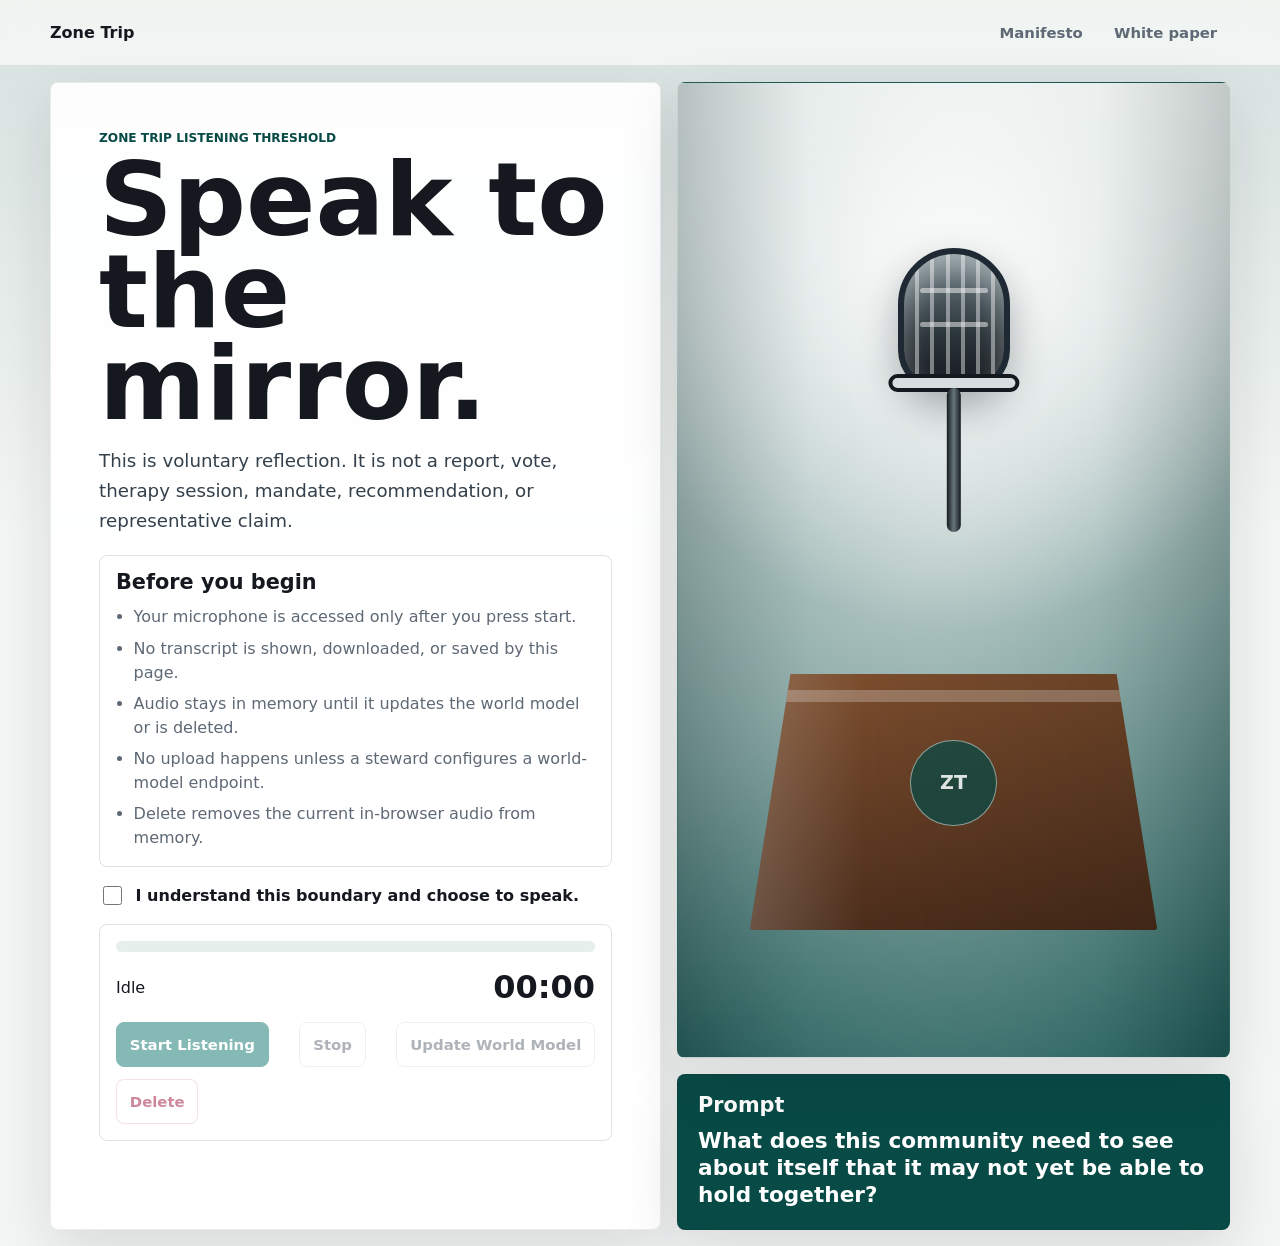
==== index.html @ 2fa72fd4 "Make front page the listening interface" ====
<!doctype html>
<html lang="en">
  <head>
    <meta charset="utf-8" />
    <meta name="viewport" content="width=device-width, initial-scale=1" />
    <title>Zone Trip</title>
    <link rel="icon" href="favicon.svg" type="image/svg+xml" />
    <link rel="stylesheet" href="styles.css" />
  </head>
  <body class="booth-page">
    <header class="site-header interface-header">
      <a class="brand" href="./" aria-label="Zone Trip home">Zone Trip</a>
      <nav aria-label="Primary navigation">
        <a href="manifesto/">Manifesto</a>
        <a href="docs/Zone_Trip_White_Paper_First_Review.pdf">White paper</a>
      </nav>
    </header>

    <main class="interface-shell" aria-labelledby="booth-title">
      <section class="booth-panel">
        <p class="eyebrow">Zone Trip listening threshold</p>
        <h1 id="booth-title">Speak to the mirror.</h1>
        <p class="lede">
          This is voluntary reflection. It is not a report, vote, therapy
          session, mandate, recommendation, or representative claim.
        </p>

        <div class="boundary-notice">
          <h2>Before you begin</h2>
          <ul>
            <li>Your microphone is accessed only after you press start.</li>
            <li>No transcript is shown, downloaded, or saved by this page.</li>
            <li>Audio stays in memory until it updates the world model or is deleted.</li>
            <li>No upload happens unless a steward configures a world-model endpoint.</li>
            <li>Delete removes the current in-browser audio from memory.</li>
          </ul>
        </div>

        <label class="consent-row">
          <input id="consent-checkbox" type="checkbox" />
          <span>I understand this boundary and choose to speak.</span>
        </label>

        <div class="recorder" aria-live="polite">
          <div class="meter" aria-hidden="true">
            <span id="meter-bar"></span>
          </div>
          <div class="recorder-status">
            <span id="recording-state">Idle</span>
            <strong id="recording-time">00:00</strong>
          </div>
          <div class="recorder-actions">
            <button id="start-recording" class="button button-primary" type="button" disabled>
              Start Listening
            </button>
            <button id="stop-recording" class="button" type="button" disabled>
              Stop
            </button>
            <button id="update-world-model" class="button" type="button" disabled>
              Update World Model
            </button>
            <button id="delete-recording" class="button danger-button" type="button" disabled>
              Delete
            </button>
          </div>
        </div>

        <div class="recording-review" hidden>
          <h2>Ephemeral audio</h2>
          <audio id="recording-playback" controls></audio>
          <p>
            This audio is held only in this browser memory. Update the world
            model or delete it.
          </p>
        </div>

        <p id="booth-message" class="booth-message"></p>
      </section>

      <aside class="interface-stage" aria-labelledby="prompt-title">
        <figure class="podium-figure" aria-label="Lectern with an old-fashioned microphone">
          <div class="stage-light"></div>
          <div class="microphone">
            <span class="mic-head"></span>
            <span class="mic-band"></span>
            <span class="mic-stem"></span>
          </div>
          <div class="podium">
            <span class="podium-badge">ZT</span>
          </div>
        </figure>
        <div class="prompt-panel">
          <h2 id="prompt-title">Prompt</h2>
          <p>
            What does this community need to see about itself that it may not
            yet be able to hold together?
          </p>
        </div>
      </aside>
    </main>

    <script src="booth-config.js"></script>
    <script src="booth.js"></script>
  </body>
</html>
---- styles.css ----
:root {
  color-scheme: light;
  --ink: #15191f;
  --muted: #5e6975;
  --line: #dce3e6;
  --surface: #ffffff;
  --wash: #f3f6f4;
  --mist: #e6efec;
  --accent: #0d766f;
  --accent-dark: #084a46;
  --signal: #b45309;
  --danger: #9f1239;
  --shadow: 0 22px 60px rgba(21, 25, 31, 0.12);
  font-family:
    Inter, ui-sans-serif, system-ui, -apple-system, BlinkMacSystemFont, "Segoe UI",
    sans-serif;
}

* {
  box-sizing: border-box;
}

html {
  scroll-behavior: smooth;
}

body {
  margin: 0;
  min-height: 100vh;
  color: var(--ink);
  background:
    linear-gradient(180deg, rgba(230, 239, 236, 0.8), transparent 42rem),
    radial-gradient(circle at top left, rgba(180, 83, 9, 0.12), transparent 28rem),
    var(--wash);
}

a {
  color: inherit;
}

.site-header {
  position: sticky;
  top: 0;
  z-index: 10;
  display: flex;
  align-items: center;
  justify-content: space-between;
  gap: 1rem;
  padding: 0.85rem max(1rem, calc((100vw - 1180px) / 2));
  border-bottom: 1px solid rgba(21, 25, 31, 0.08);
  background: rgba(243, 246, 244, 0.88);
  backdrop-filter: blur(16px);
}

.brand {
  font-weight: 900;
  text-decoration: none;
}

nav {
  display: flex;
  flex-wrap: wrap;
  justify-content: flex-end;
  gap: 0.35rem;
}

nav a,
.button {
  border-radius: 8px;
  padding: 0.62rem 0.8rem;
  color: var(--muted);
  font-size: 0.93rem;
  font-weight: 750;
  text-decoration: none;
}

nav a:hover,
.button:hover {
  color: var(--accent-dark);
  background: rgba(13, 118, 111, 0.09);
}

main {
  width: min(1180px, calc(100% - 2rem));
  margin: 0 auto;
}

.hero-section {
  display: grid;
  grid-template-columns: minmax(0, 1.08fr) minmax(22rem, 0.92fr);
  gap: 1.5rem;
  min-height: calc(100vh - 4rem);
  padding: 3rem 0 1.5rem;
  align-items: stretch;
}

.hero-copy,
.podium-figure,
.core-question,
.architecture,
.deployment,
.reflection,
.collaborators {
  border: 1px solid rgba(21, 25, 31, 0.08);
  border-radius: 8px;
  background: rgba(255, 255, 255, 0.9);
  box-shadow: var(--shadow);
}

.hero-copy {
  display: flex;
  flex-direction: column;
  justify-content: center;
  min-height: 34rem;
  padding: clamp(1.25rem, 4vw, 3rem);
}

.eyebrow,
.card-kicker {
  margin: 0 0 0.55rem;
  color: var(--accent-dark);
  font-size: 0.76rem;
  font-weight: 900;
  letter-spacing: 0;
  text-transform: uppercase;
}

h1,
h2,
h3,
p {
  margin-top: 0;
}

h1 {
  max-width: 11ch;
  margin-bottom: 1rem;
  font-size: clamp(3.4rem, 8vw, 7.2rem);
  line-height: 0.9;
  letter-spacing: 0;
}

h2 {
  margin-bottom: 0.8rem;
  font-size: clamp(2rem, 4vw, 3.65rem);
  line-height: 1;
  letter-spacing: 0;
}

h3 {
  margin-bottom: 0.45rem;
  font-size: 1.08rem;
}

.lede {
  max-width: 46rem;
  color: #34404b;
  font-size: 1.14rem;
  line-height: 1.65;
}

.actions {
  display: flex;
  flex-wrap: wrap;
  gap: 0.65rem;
  margin-top: 1rem;
}

.button {
  display: inline-flex;
  align-items: center;
  justify-content: center;
  min-height: 2.8rem;
  border: 1px solid var(--line);
  background: #fff;
}

.button-primary {
  border-color: var(--accent);
  color: #fff;
  background: var(--accent);
}

.button-primary:hover {
  color: #fff;
  background: var(--accent-dark);
}

button {
  font: inherit;
  cursor: pointer;
}

button:disabled {
  cursor: not-allowed;
  opacity: 0.5;
}

.podium-figure {
  position: relative;
  display: flex;
  flex-direction: column;
  justify-content: flex-end;
  min-height: 34rem;
  margin: 0;
  overflow: hidden;
  background:
    radial-gradient(circle at 50% 20%, rgba(255, 255, 255, 0.92), transparent 22rem),
    linear-gradient(180deg, rgba(8, 74, 70, 0.08), rgba(8, 74, 70, 0.86)),
    linear-gradient(135deg, #dce6e3, #f6f7f3 48%, #8fb1aa);
}

.stage-light {
  position: absolute;
  inset: 0;
  background:
    radial-gradient(ellipse at 50% 26%, rgba(255, 255, 255, 0.5), transparent 24rem),
    linear-gradient(90deg, rgba(21, 25, 31, 0.18), transparent 24%, transparent 76%, rgba(21, 25, 31, 0.18));
}

.stage-light::after {
  content: "";
  position: absolute;
  left: 12%;
  right: 12%;
  bottom: 13%;
  height: 1px;
  background:
    linear-gradient(90deg, transparent, rgba(255, 255, 255, 0.75), transparent);
}

.microphone {
  position: absolute;
  left: 50%;
  top: 17%;
  z-index: 2;
  width: 8.5rem;
  height: 17rem;
  transform: translateX(-50%);
}

.mic-head {
  position: absolute;
  left: 50%;
  top: 0;
  width: 7rem;
  height: 9rem;
  transform: translateX(-50%);
  border: 0.42rem solid #1f2933;
  border-radius: 4rem 4rem 3rem 3rem;
  background:
    repeating-linear-gradient(90deg, transparent 0 0.7rem, rgba(255, 255, 255, 0.42) 0.7rem 0.95rem),
    linear-gradient(180deg, #6f7f86, #2a3439 62%, #15191f);
  box-shadow:
    inset 0 0.9rem 1.8rem rgba(255, 255, 255, 0.38),
    0 1rem 2.5rem rgba(21, 25, 31, 0.34);
}

.mic-head::before,
.mic-head::after {
  content: "";
  position: absolute;
  left: 1rem;
  right: 1rem;
  height: 0.32rem;
  border-radius: 999px;
  background: rgba(255, 255, 255, 0.48);
}

.mic-head::before {
  top: 2.1rem;
}

.mic-head::after {
  top: 4.2rem;
}

.mic-band {
  position: absolute;
  left: 50%;
  top: 7.85rem;
  width: 8.2rem;
  height: 1.1rem;
  transform: translateX(-50%);
  border: 0.28rem solid #15191f;
  border-radius: 999px;
  background: #d8dee0;
}

.mic-stem {
  position: absolute;
  left: 50%;
  top: 8.7rem;
  width: 0.9rem;
  height: 9rem;
  transform: translateX(-50%);
  border-radius: 999px;
  background: linear-gradient(90deg, #161b20, #65757c 50%, #161b20);
}

.podium {
  position: absolute;
  left: 50%;
  bottom: 13%;
  z-index: 1;
  width: min(74%, 27rem);
  height: 16rem;
  transform: translateX(-50%);
  clip-path: polygon(10% 0, 90% 0, 100% 100%, 0 100%);
  border-radius: 8px 8px 3px 3px;
  background:
    linear-gradient(90deg, rgba(255, 255, 255, 0.18), transparent 28%, rgba(0, 0, 0, 0.16)),
    linear-gradient(180deg, #7b4d2d, #4b2d1b);
  box-shadow: 0 2rem 3.2rem rgba(21, 25, 31, 0.34);
}

.podium::before {
  content: "";
  position: absolute;
  inset: 1rem 1.15rem auto;
  height: 0.75rem;
  border-radius: 999px;
  background: rgba(255, 255, 255, 0.24);
}

.podium-badge {
  position: absolute;
  left: 50%;
  top: 4.1rem;
  display: grid;
  place-items: center;
  width: 5.4rem;
  height: 5.4rem;
  transform: translateX(-50%);
  border: 1px solid rgba(255, 255, 255, 0.48);
  border-radius: 999px;
  color: rgba(255, 255, 255, 0.86);
  background: rgba(8, 74, 70, 0.72);
  font-weight: 900;
  font-size: 1.2rem;
}

figcaption {
  position: relative;
  margin: 0;
  padding: 1.25rem;
  color: #fff;
  font-size: 1.2rem;
  font-weight: 850;
}

.core-question {
  margin: 1.5rem 0;
  padding: clamp(1.25rem, 4vw, 2.25rem);
  background: var(--accent-dark);
  color: #fff;
}

.core-question p {
  color: rgba(255, 255, 255, 0.74);
  font-weight: 800;
  text-transform: uppercase;
}

.core-question h2 {
  max-width: 20ch;
  margin: 0;
}

.section-grid,
.architecture,
.deployment,
.reflection,
.collaborators {
  margin: 1.5rem 0;
  padding: clamp(1.25rem, 3vw, 2rem);
}

.section-grid {
  display: grid;
  grid-template-columns: minmax(18rem, 0.72fr) minmax(0, 1.28fr);
  gap: 1.25rem;
  align-items: start;
}

.section-intro p:not(.eyebrow) {
  color: var(--muted);
  line-height: 1.65;
}

.card-grid {
  display: grid;
  grid-template-columns: repeat(2, minmax(0, 1fr));
  gap: 0.85rem;
}

.info-card {
  min-height: 13rem;
  border: 1px solid var(--line);
  border-radius: 8px;
  padding: 1rem;
  background: var(--surface);
}

.info-card p:last-child {
  margin-bottom: 0;
  color: var(--muted);
  line-height: 1.55;
}

.timeline {
  display: grid;
  grid-template-columns: repeat(4, minmax(0, 1fr));
  gap: 0.75rem;
  margin: 1.25rem 0 0;
  padding: 0;
  list-style: none;
  counter-reset: step;
}

.timeline li {
  position: relative;
  min-height: 10rem;
  border: 1px solid var(--line);
  border-radius: 8px;
  padding: 3rem 1rem 1rem;
  background: #fff;
  color: var(--muted);
  line-height: 1.5;
}

.timeline li::before {
  counter-increment: step;
  content: counter(step, decimal-leading-zero);
  position: absolute;
  top: 1rem;
  left: 1rem;
  color: var(--signal);
  font-weight: 900;
}

.timeline strong {
  display: block;
  margin-bottom: 0.35rem;
  color: var(--ink);
}

.review-panel {
  display: grid;
  grid-template-columns: repeat(2, minmax(0, 1fr));
  gap: 1rem;
  margin-top: 1rem;
}

.review-panel > div {
  border: 1px solid var(--line);
  border-radius: 8px;
  padding: 1rem;
  background: #fff;
}

.check-list {
  display: grid;
  gap: 0.65rem;
  margin: 0;
  padding: 0;
  list-style: none;
}

.check-list li {
  position: relative;
  padding-left: 1.5rem;
  color: var(--muted);
  line-height: 1.45;
}

.check-list li::before {
  content: "";
  position: absolute;
  top: 0.52rem;
  left: 0;
  width: 0.55rem;
  height: 0.55rem;
  border-radius: 999px;
  background: var(--accent);
}

.check-list.danger li::before {
  background: var(--danger);
}

.reflection {
  background: #15191f;
  color: #fff;
}

.reflection .eyebrow {
  color: #94d8d2;
}

blockquote {
  max-width: 58rem;
  margin: 1rem 0 0;
  border-left: 4px solid #94d8d2;
  padding-left: 1rem;
  color: rgba(255, 255, 255, 0.82);
  font-size: 1.16rem;
  line-height: 1.65;
}

.pill-list {
  display: flex;
  flex-wrap: wrap;
  gap: 0.6rem;
  margin-top: 1rem;
}

.pill-list span {
  border: 1px solid var(--line);
  border-radius: 999px;
  padding: 0.55rem 0.8rem;
  background: #fff;
  color: var(--muted);
  font-weight: 750;
}

footer {
  display: flex;
  flex-wrap: wrap;
  justify-content: space-between;
  gap: 1rem;
  width: min(1180px, calc(100% - 2rem));
  margin: 0 auto;
  padding: 1.5rem 0 2.5rem;
  color: var(--muted);
}

footer p {
  margin: 0;
}

footer a {
  color: var(--accent-dark);
  font-weight: 800;
}

.booth-page {
  background:
    linear-gradient(180deg, rgba(8, 74, 70, 0.12), transparent 34rem),
    var(--wash);
}

.interface-header {
  position: static;
}

.interface-shell {
  display: grid;
  grid-template-columns: minmax(0, 1.05fr) minmax(22rem, 0.95fr);
  gap: 1rem;
  min-height: calc(100vh - 4.5rem);
  padding: 1rem 0;
  align-items: stretch;
}

.interface-stage {
  display: grid;
  grid-template-rows: minmax(24rem, 1fr) auto;
  gap: 1rem;
}

.interface-stage .podium-figure {
  min-height: 0;
}

.prompt-panel {
  border: 1px solid rgba(21, 25, 31, 0.08);
  border-radius: 8px;
  padding: 1.25rem;
  background: var(--accent-dark);
  color: #fff;
  box-shadow: var(--shadow);
}

.prompt-panel h2 {
  font-size: 1.3rem;
}

.prompt-panel p {
  margin: 0;
  font-size: 1.35rem;
  font-weight: 820;
  line-height: 1.25;
}

.booth-shell {
  display: grid;
  grid-template-columns: minmax(0, 1.35fr) minmax(18rem, 0.65fr);
  gap: 1rem;
  min-height: 100vh;
  padding: 1rem 0;
  align-items: stretch;
}

.booth-panel,
.booth-aside {
  border: 1px solid rgba(21, 25, 31, 0.08);
  border-radius: 8px;
  background: rgba(255, 255, 255, 0.93);
  box-shadow: var(--shadow);
}

.booth-panel {
  padding: clamp(1.25rem, 4vw, 3rem);
}

.booth-panel h1 {
  max-width: 10ch;
}

.booth-aside {
  display: flex;
  flex-direction: column;
  justify-content: space-between;
  padding: 1.25rem;
  background: var(--accent-dark);
  color: #fff;
}

.booth-aside p {
  font-size: 1.45rem;
  font-weight: 820;
  line-height: 1.25;
}

.booth-aside .button {
  color: #fff;
  border-color: rgba(255, 255, 255, 0.28);
  background: rgba(255, 255, 255, 0.12);
}

.boundary-notice,
.recorder,
.recording-review {
  margin-top: 1rem;
  border: 1px solid var(--line);
  border-radius: 8px;
  padding: 1rem;
  background: #fff;
}

.boundary-notice h2,
.recording-review h2 {
  font-size: 1.3rem;
}

.boundary-notice ul {
  display: grid;
  gap: 0.45rem;
  margin: 0;
  padding-left: 1.1rem;
  color: var(--muted);
  line-height: 1.5;
}

.consent-row {
  display: flex;
  gap: 0.65rem;
  align-items: center;
  margin-top: 1rem;
  font-weight: 800;
}

.consent-row input {
  width: 1.2rem;
  height: 1.2rem;
  accent-color: var(--accent);
}

.meter {
  height: 0.7rem;
  overflow: hidden;
  border-radius: 999px;
  background: var(--mist);
}

.meter span {
  display: block;
  width: 100%;
  height: 100%;
  transform: scaleX(0);
  transform-origin: left;
  background: var(--accent);
  transition: transform 80ms linear;
}

.recorder-status,
.recorder-actions {
  display: flex;
  flex-wrap: wrap;
  align-items: center;
  justify-content: space-between;
  gap: 0.75rem;
  margin-top: 1rem;
}

.recorder-status strong {
  font-size: 2rem;
}

.danger-button {
  border-color: rgba(159, 18, 57, 0.24);
  color: var(--danger);
}

.danger-button:hover {
  color: #fff;
  background: var(--danger);
}

.recording-review audio {
  display: block;
  width: 100%;
  margin-bottom: 0.85rem;
}

.booth-message {
  min-height: 1.5rem;
  margin: 1rem 0 0;
  color: var(--muted);
  font-weight: 750;
}

@media (max-width: 1100px) {
  .hero-section,
  .section-grid,
  .interface-shell,
  .booth-shell,
  .review-panel {
    grid-template-columns: 1fr;
  }

  .hero-section {
    min-height: 0;
  }

  .podium-figure {
    min-height: 32rem;
  }

  .interface-stage {
    grid-template-rows: minmax(28rem, auto) auto;
  }

  .microphone {
    top: 12%;
  }

  .timeline {
    grid-template-columns: repeat(2, minmax(0, 1fr));
  }
}

@media (max-width: 620px) {
  .site-header {
    position: static;
    align-items: flex-start;
    flex-direction: column;
  }

  nav {
    justify-content: flex-start;
  }

  main,
  footer {
    width: min(100% - 1rem, 1180px);
  }

  .hero-section {
    gap: 0.75rem;
    padding-top: 0.75rem;
  }

  .hero-copy,
  .podium-figure,
  .core-question,
  .architecture,
  .deployment,
  .reflection,
  .collaborators,
  .booth-panel,
  .booth-aside {
    border-radius: 6px;
  }

  .hero-copy {
    min-height: 0;
    padding: 1.1rem;
  }

  h1 {
    max-width: 12ch;
    font-size: 3.05rem;
  }

  .lede {
    font-size: 1rem;
    line-height: 1.5;
  }

  .actions {
    align-items: stretch;
    flex-direction: column;
  }

  .button {
    width: 100%;
  }

  .podium-figure {
    min-height: 28rem;
  }

  .interface-shell {
    min-height: 0;
    padding-top: 0.75rem;
  }

  .interface-stage {
    grid-template-rows: auto auto;
    gap: 0.75rem;
  }

  .prompt-panel {
    border-radius: 6px;
  }

  .prompt-panel p {
    font-size: 1.08rem;
  }

  .microphone {
    top: 10%;
    transform: translateX(-50%) scale(0.82);
    transform-origin: top center;
  }

  .podium {
    bottom: 15%;
    width: min(84%, 21rem);
    height: 12.5rem;
  }

  .podium-badge {
    top: 3.25rem;
    width: 4.2rem;
    height: 4.2rem;
  }

  figcaption {
    padding: 1rem;
    font-size: 1rem;
  }

  .card-grid,
  .timeline {
    grid-template-columns: 1fr;
  }
}

@media (max-width: 390px) {
  h1 {
    font-size: 2.55rem;
  }

  .podium-figure {
    min-height: 25rem;
  }

  .microphone {
    transform: translateX(-50%) scale(0.7);
  }

  .podium {
    width: min(88%, 18rem);
    height: 10.75rem;
  }

  .podium-badge {
    top: 2.7rem;
  }

  .booth-aside p {
    font-size: 1.2rem;
  }
}
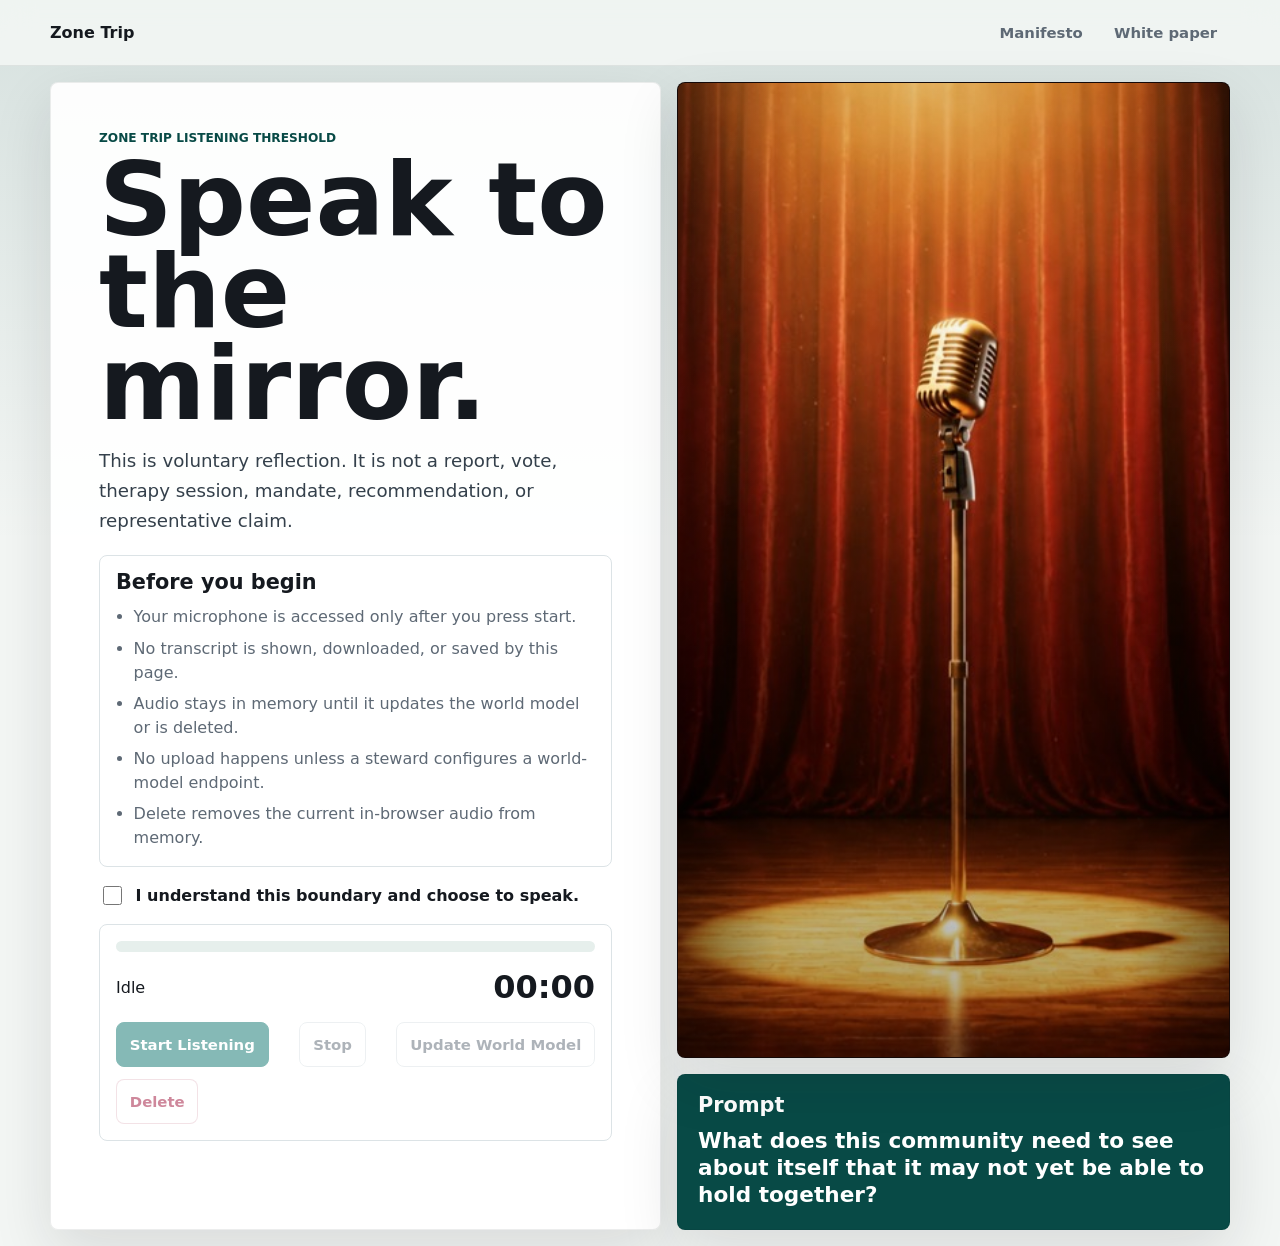
==== commit 16c9c4eb: "Use responsive stage microphone imagery" ====
--- a/index.html
+++ b/index.html
@@ -78,16 +78,14 @@
       </section>
 
       <aside class="interface-stage" aria-labelledby="prompt-title">
-        <figure class="podium-figure" aria-label="Lectern with an old-fashioned microphone">
-          <div class="stage-light"></div>
-          <div class="microphone">
-            <span class="mic-head"></span>
-            <span class="mic-band"></span>
-            <span class="mic-stem"></span>
-          </div>
-          <div class="podium">
-            <span class="podium-badge">ZT</span>
-          </div>
+        <figure class="podium-figure image-figure" aria-label="Lectern with an old-fashioned microphone">
+          <picture>
+            <source media="(max-width: 620px)" srcset="assets/stage-microphone-mobile.jpg" />
+            <img
+              src="assets/stage-microphone-desktop.jpg"
+              alt="Old-fashioned gold microphone on a theater stage in front of red curtains"
+            />
+          </picture>
         </figure>
         <div class="prompt-panel">
           <h2 id="prompt-title">Prompt</h2>
--- a/styles.css
+++ b/styles.css
@@ -210,6 +210,36 @@
     linear-gradient(135deg, #dce6e3, #f6f7f3 48%, #8fb1aa);
 }
 
+.image-figure {
+  background: #150806;
+}
+
+.image-figure picture,
+.image-figure img {
+  display: block;
+  width: 100%;
+  height: 100%;
+}
+
+.image-figure picture {
+  position: absolute;
+  inset: 0;
+}
+
+.image-figure img {
+  object-fit: cover;
+}
+
+.image-figure::after {
+  content: "";
+  position: absolute;
+  inset: 0;
+  pointer-events: none;
+  background:
+    linear-gradient(180deg, rgba(0, 0, 0, 0.1), transparent 34%, rgba(0, 0, 0, 0.32)),
+    linear-gradient(90deg, rgba(0, 0, 0, 0.34), transparent 18%, transparent 82%, rgba(0, 0, 0, 0.34));
+}
+
 .stage-light {
   position: absolute;
   inset: 0;
@@ -342,6 +372,7 @@
 
 figcaption {
   position: relative;
+  z-index: 1;
   margin: 0;
   padding: 1.25rem;
   color: #fff;
@@ -571,6 +602,10 @@
 
 .interface-stage .podium-figure {
   min-height: 0;
+}
+
+.interface-stage .image-figure {
+  min-height: clamp(28rem, calc(100vh - 13rem), 52rem);
 }
 
 .prompt-panel {
@@ -832,6 +867,10 @@
     gap: 0.75rem;
   }
 
+  .interface-stage .image-figure {
+    min-height: 34rem;
+  }
+
   .prompt-panel {
     border-radius: 6px;
   }
@@ -878,6 +917,10 @@
     min-height: 25rem;
   }
 
+  .interface-stage .image-figure {
+    min-height: 31rem;
+  }
+
   .microphone {
     transform: translateX(-50%) scale(0.7);
   }
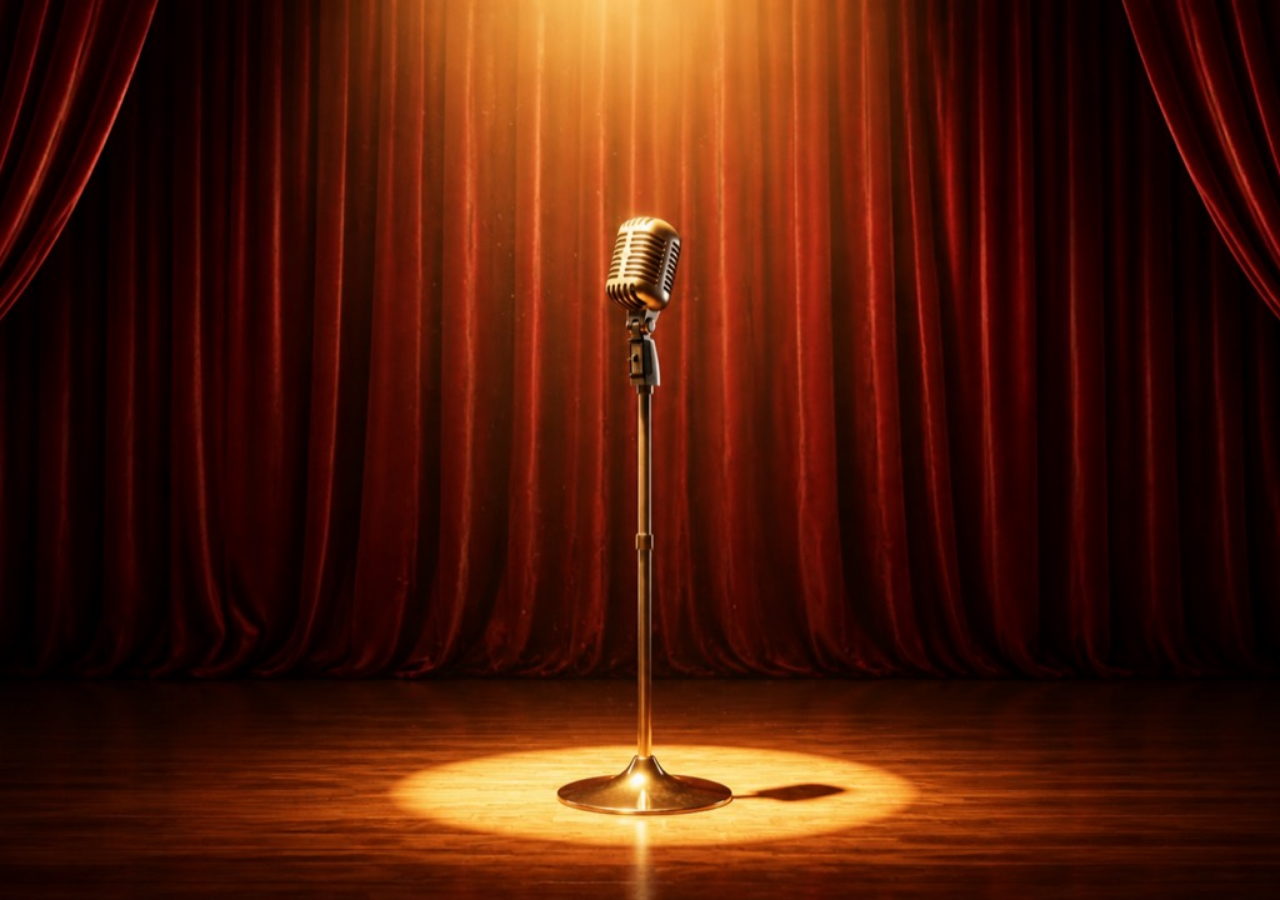
==== commit 67f0acf2: "Make front page image-only listener" ====
--- a/index.html
+++ b/index.html
@@ -7,97 +7,47 @@
     <link rel="icon" href="favicon.svg" type="image/svg+xml" />
     <link rel="stylesheet" href="styles.css" />
   </head>
-  <body class="booth-page">
-    <header class="site-header interface-header">
-      <a class="brand" href="./" aria-label="Zone Trip home">Zone Trip</a>
-      <nav aria-label="Primary navigation">
-        <a href="manifesto/">Manifesto</a>
-        <a href="docs/Zone_Trip_White_Paper_First_Review.pdf">White paper</a>
-      </nav>
-    </header>
+  <body class="image-listener-page">
+    <main class="image-listener-shell" aria-label="Zone Trip listening interface">
+      <figure class="image-listener-figure" aria-label="Old-fashioned microphone on a theater stage">
+        <picture>
+          <source media="(max-width: 620px)" srcset="assets/stage-microphone-mobile.jpg" />
+          <img
+            src="assets/stage-microphone-desktop.jpg"
+            alt="Old-fashioned gold microphone on a theater stage in front of red curtains"
+          />
+        </picture>
+      </figure>
 
-    <main class="interface-shell" aria-labelledby="booth-title">
-      <section class="booth-panel">
-        <p class="eyebrow">Zone Trip listening threshold</p>
-        <h1 id="booth-title">Speak to the mirror.</h1>
-        <p class="lede">
-          This is voluntary reflection. It is not a report, vote, therapy
-          session, mandate, recommendation, or representative claim.
-        </p>
-
-        <div class="boundary-notice">
-          <h2>Before you begin</h2>
-          <ul>
-            <li>Your microphone is accessed only after you press start.</li>
-            <li>No transcript is shown, downloaded, or saved by this page.</li>
-            <li>Audio stays in memory until it updates the world model or is deleted.</li>
-            <li>No upload happens unless a steward configures a world-model endpoint.</li>
-            <li>Delete removes the current in-browser audio from memory.</li>
-          </ul>
+      <section class="listener-runtime" aria-live="polite" hidden>
+        <h1 id="booth-title">Zone Trip</h1>
+        <label>
+          <input id="consent-checkbox" type="checkbox" checked />
+          Listening
+        </label>
+        <div class="meter" aria-hidden="true">
+          <span id="meter-bar"></span>
         </div>
-
-        <label class="consent-row">
-          <input id="consent-checkbox" type="checkbox" />
-          <span>I understand this boundary and choose to speak.</span>
-        </label>
-
-        <div class="recorder" aria-live="polite">
-          <div class="meter" aria-hidden="true">
-            <span id="meter-bar"></span>
-          </div>
-          <div class="recorder-status">
-            <span id="recording-state">Idle</span>
-            <strong id="recording-time">00:00</strong>
-          </div>
-          <div class="recorder-actions">
-            <button id="start-recording" class="button button-primary" type="button" disabled>
-              Start Listening
-            </button>
-            <button id="stop-recording" class="button" type="button" disabled>
-              Stop
-            </button>
-            <button id="update-world-model" class="button" type="button" disabled>
-              Update World Model
-            </button>
-            <button id="delete-recording" class="button danger-button" type="button" disabled>
-              Delete
-            </button>
-          </div>
+        <span id="recording-state">Idle</span>
+        <strong id="recording-time">00:00</strong>
+        <button id="start-recording" type="button">Start</button>
+        <button id="stop-recording" type="button" disabled>Stop</button>
+        <button id="update-world-model" type="button" disabled>Update</button>
+        <button id="delete-recording" type="button" disabled>Delete</button>
+        <div class="recording-review" hidden>
+          <audio id="recording-playback" controls></audio>
         </div>
-
-        <div class="recording-review" hidden>
-          <h2>Ephemeral audio</h2>
-          <audio id="recording-playback" controls></audio>
-          <p>
-            This audio is held only in this browser memory. Update the world
-            model or delete it.
-          </p>
-        </div>
-
-        <p id="booth-message" class="booth-message"></p>
+        <p id="booth-message"></p>
       </section>
-
-      <aside class="interface-stage" aria-labelledby="prompt-title">
-        <figure class="podium-figure image-figure" aria-label="Lectern with an old-fashioned microphone">
-          <picture>
-            <source media="(max-width: 620px)" srcset="assets/stage-microphone-mobile.jpg" />
-            <img
-              src="assets/stage-microphone-desktop.jpg"
-              alt="Old-fashioned gold microphone on a theater stage in front of red curtains"
-            />
-          </picture>
-        </figure>
-        <div class="prompt-panel">
-          <h2 id="prompt-title">Prompt</h2>
-          <p>
-            What does this community need to see about itself that it may not
-            yet be able to hold together?
-          </p>
-        </div>
-      </aside>
     </main>
 
     <script src="booth-config.js"></script>
+    <script>
+      window.ZoneTripBoothConfig = {
+        ...window.ZoneTripBoothConfig,
+        autoStart: true,
+      };
+    </script>
     <script src="booth.js"></script>
   </body>
 </html>
--- a/styles.css
+++ b/styles.css
@@ -34,6 +34,46 @@
     var(--wash);
 }
 
+.image-listener-page {
+  overflow: hidden;
+  background: #150806;
+}
+
+.image-listener-shell {
+  position: fixed;
+  inset: 0;
+  width: 100%;
+  margin: 0;
+}
+
+.image-listener-figure {
+  position: absolute;
+  inset: 0;
+  margin: 0;
+  background: #150806;
+}
+
+.image-listener-figure picture,
+.image-listener-figure img {
+  display: block;
+  width: 100%;
+  height: 100%;
+}
+
+.image-listener-figure img {
+  object-fit: cover;
+}
+
+.listener-runtime {
+  position: absolute;
+  width: 1px;
+  height: 1px;
+  overflow: hidden;
+  clip: rect(0 0 0 0);
+  clip-path: inset(50%);
+  white-space: nowrap;
+}
+
 a {
   color: inherit;
 }
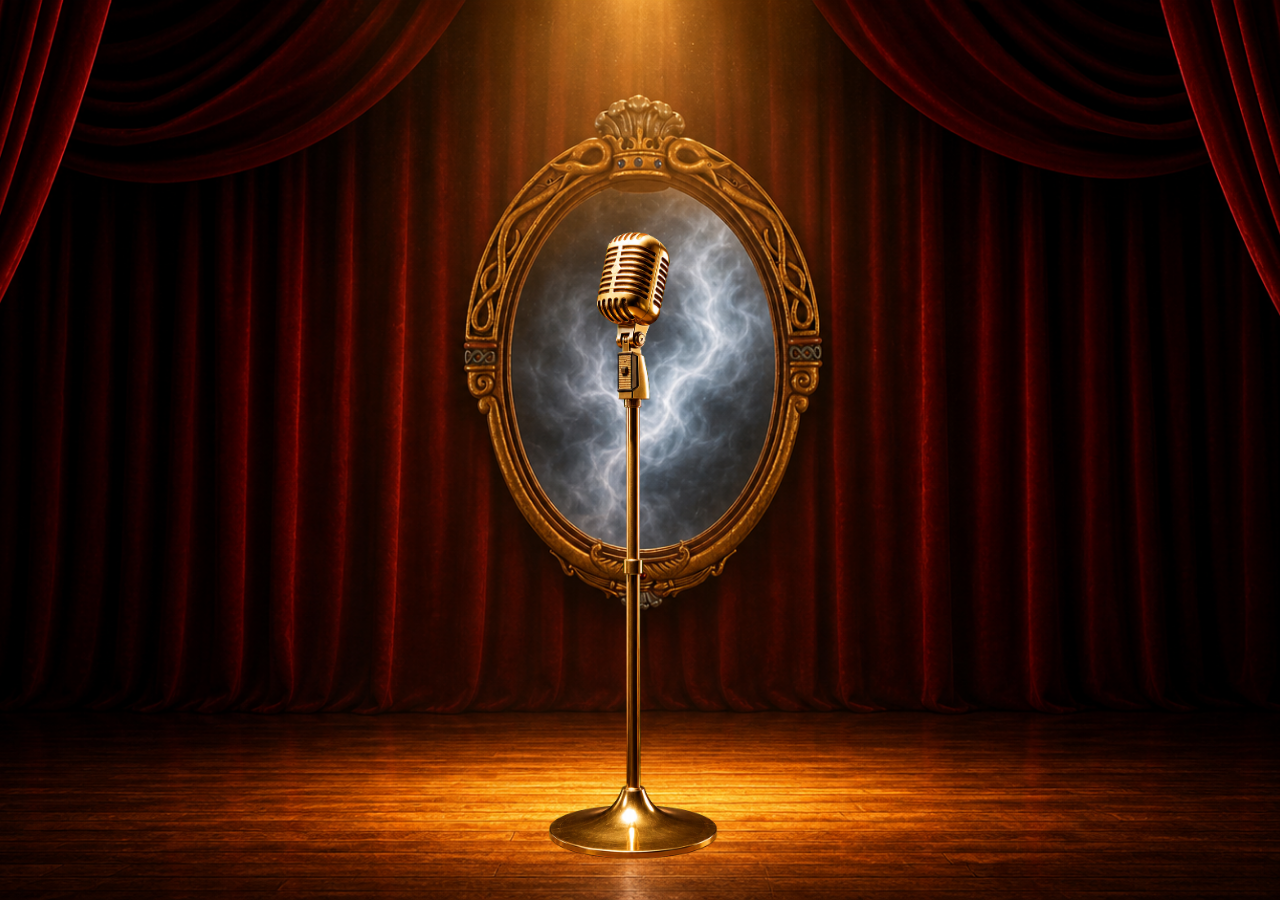
==== commit 1fd45184: "Layer mirror stage and microphone assets" ====
--- a/index.html
+++ b/index.html
@@ -11,12 +11,19 @@
     <main class="image-listener-shell" aria-label="Zone Trip listening interface">
       <figure class="image-listener-figure" aria-label="Old-fashioned microphone on a theater stage">
         <picture>
-          <source media="(max-width: 620px)" srcset="assets/stage-microphone-mobile.jpg" />
+          <source media="(max-width: 620px)" srcset="assets/stage-mirror-mobile.png" />
           <img
-            src="assets/stage-microphone-desktop.jpg"
-            alt="Old-fashioned gold microphone on a theater stage in front of red curtains"
+            src="assets/stage-mirror-desktop.png"
+            alt="Ornate mirror with swirling mist on a theater stage in front of red curtains"
           />
         </picture>
+        <div class="mirror-projection" aria-hidden="true"></div>
+        <img
+          class="microphone-overlay"
+          src="assets/microphone-overlay.png"
+          alt=""
+          aria-hidden="true"
+        />
       </figure>
 
       <section class="listener-runtime" aria-live="polite" hidden>
--- a/styles.css
+++ b/styles.css
@@ -53,15 +53,49 @@
   background: #150806;
 }
 
-.image-listener-figure picture,
-.image-listener-figure img {
+.image-listener-figure > picture,
+.image-listener-figure > picture img {
   display: block;
   width: 100%;
   height: 100%;
 }
 
-.image-listener-figure img {
+.image-listener-figure > picture img {
   object-fit: cover;
+}
+
+.mirror-projection {
+  position: absolute;
+  left: 50%;
+  top: 13.4%;
+  z-index: 1;
+  width: min(22.5vw, 20rem);
+  aspect-ratio: 10 / 13;
+  transform: translateX(-50%);
+  background-image: var(--mirror-image, none);
+  background-position: center;
+  background-size: cover;
+  mask-image: url("assets/mirror-mask.svg");
+  mask-position: center;
+  mask-repeat: no-repeat;
+  mask-size: 100% 100%;
+  -webkit-mask-image: url("assets/mirror-mask.svg");
+  -webkit-mask-position: center;
+  -webkit-mask-repeat: no-repeat;
+  -webkit-mask-size: 100% 100%;
+  pointer-events: none;
+}
+
+.image-listener-figure .microphone-overlay {
+  position: absolute;
+  left: 50%;
+  bottom: 1.4%;
+  z-index: 2;
+  width: auto;
+  height: min(76vh, 44rem);
+  transform: translateX(-50%);
+  object-fit: contain;
+  pointer-events: none;
 }
 
 .listener-runtime {
@@ -254,20 +288,32 @@
   background: #150806;
 }
 
-.image-figure picture,
-.image-figure img {
+.image-figure > picture,
+.image-figure > picture img {
   display: block;
   width: 100%;
   height: 100%;
 }
 
-.image-figure picture {
+.image-figure > picture {
   position: absolute;
   inset: 0;
 }
 
-.image-figure img {
+.image-figure > picture img {
   object-fit: cover;
+}
+
+.image-figure .mirror-projection {
+  top: 11.8%;
+  width: min(23vw, 17rem);
+}
+
+.image-figure .microphone-overlay {
+  width: auto;
+  height: min(72%, 34rem);
+  bottom: 3%;
+  object-fit: contain;
 }
 
 .image-figure::after {
@@ -911,6 +957,16 @@
     min-height: 34rem;
   }
 
+  .mirror-projection {
+    top: 12.2%;
+    width: min(48vw, 17rem);
+  }
+
+  .microphone-overlay {
+    bottom: 1%;
+    height: min(70vh, 38rem);
+  }
+
   .prompt-panel {
     border-radius: 6px;
   }
@@ -961,6 +1017,10 @@
     min-height: 31rem;
   }
 
+  .mirror-projection {
+    width: min(52vw, 15rem);
+  }
+
   .microphone {
     transform: translateX(-50%) scale(0.7);
   }
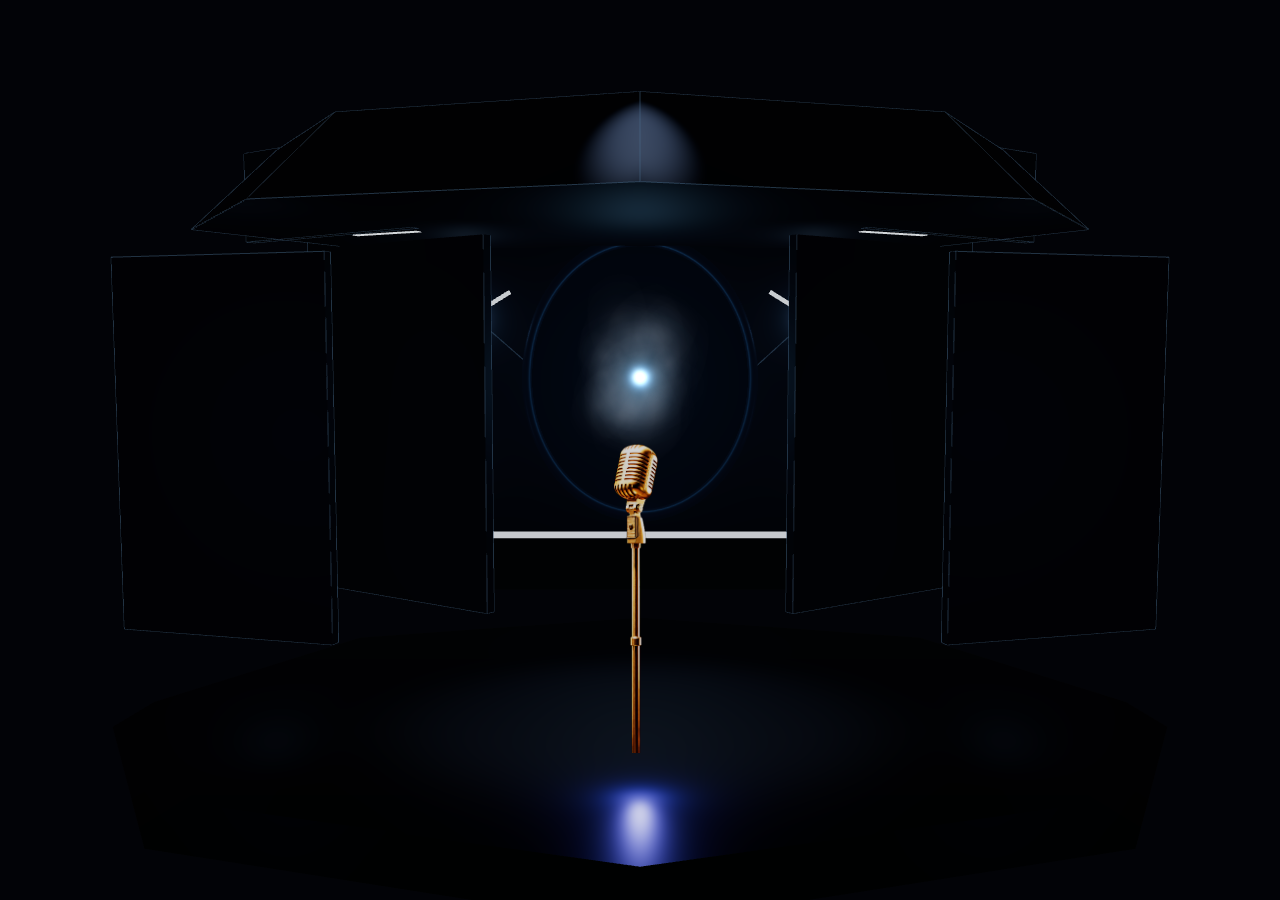
==== commit d70138aa: "Render booth scene with Three.js" ====
--- a/index.html
+++ b/index.html
@@ -9,22 +9,7 @@
   </head>
   <body class="image-listener-page">
     <main class="image-listener-shell" aria-label="Zone Trip listening interface">
-      <figure class="image-listener-figure" aria-label="Old-fashioned microphone on a theater stage">
-        <picture>
-          <source media="(max-width: 620px)" srcset="assets/stage-mirror-mobile.png" />
-          <img
-            src="assets/stage-mirror-desktop.png"
-            alt="Ornate mirror with swirling mist on a theater stage in front of red curtains"
-          />
-        </picture>
-        <div class="mirror-projection" aria-hidden="true"></div>
-        <img
-          class="microphone-overlay"
-          src="assets/microphone-overlay.png"
-          alt=""
-          aria-hidden="true"
-        />
-      </figure>
+      <div id="stage-scene" class="stage-scene" aria-hidden="true"></div>
 
       <section class="listener-runtime" aria-live="polite" hidden>
         <h1 id="booth-title">Zone Trip</h1>
@@ -55,6 +40,7 @@
         autoStart: true,
       };
     </script>
+    <script type="module" src="scene.js"></script>
     <script src="booth.js"></script>
   </body>
 </html>
--- a/styles.css
+++ b/styles.css
@@ -46,11 +46,18 @@
   margin: 0;
 }
 
-.image-listener-figure {
+.image-listener-figure,
+.stage-scene {
   position: absolute;
   inset: 0;
   margin: 0;
   background: #150806;
+}
+
+.stage-scene canvas {
+  display: block;
+  width: 100%;
+  height: 100%;
 }
 
 .image-listener-figure > picture,
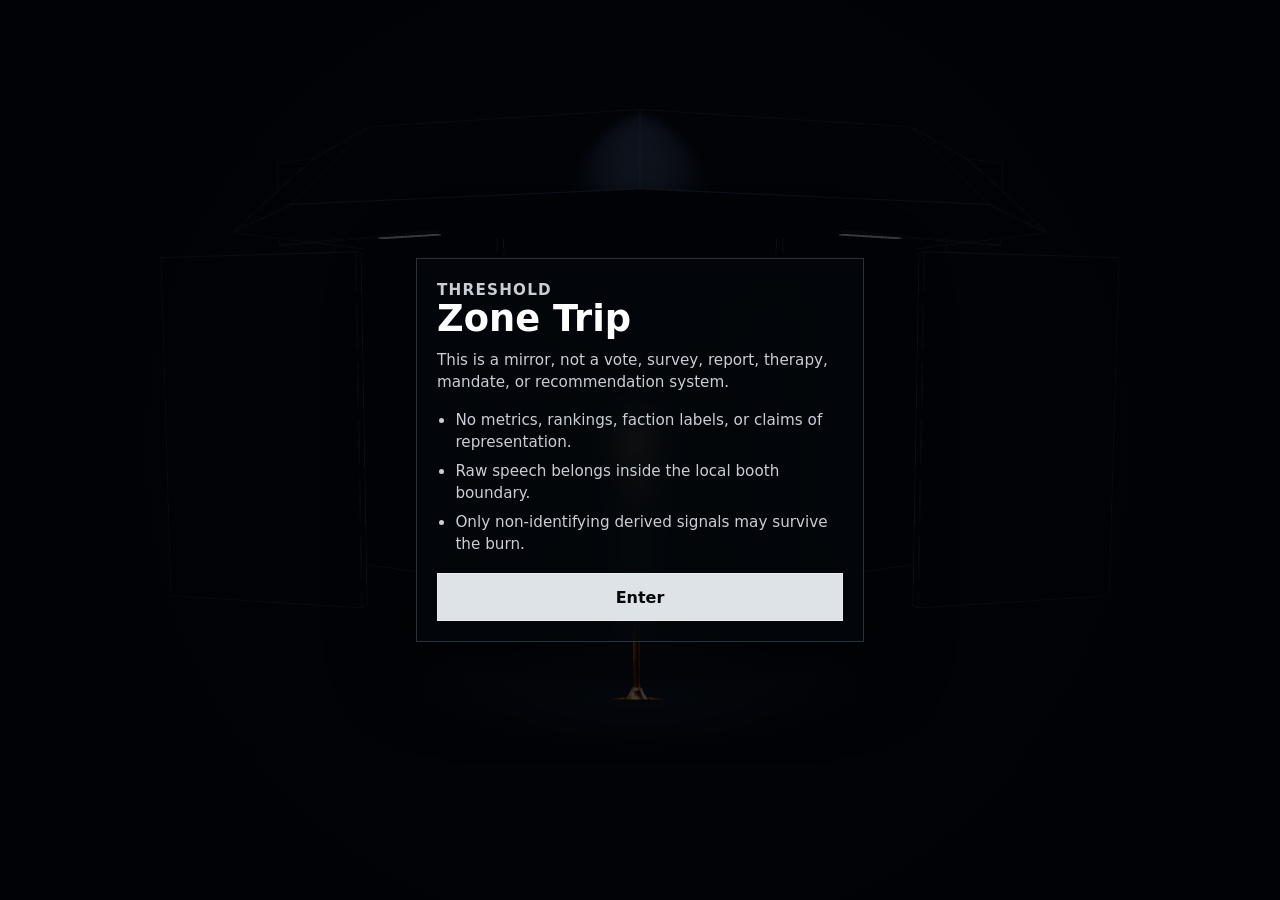
==== commit 0d89b434: "Add charter threshold before simulation capture" ====
--- a/index.html
+++ b/index.html
@@ -11,10 +11,29 @@
     <main class="image-listener-shell" aria-label="Zone Trip listening interface">
       <div id="stage-scene" class="stage-scene" aria-hidden="true"></div>
 
+      <section class="threshold" id="threshold" aria-labelledby="threshold-title">
+        <div class="threshold-panel">
+          <p class="threshold-kicker">Threshold</p>
+          <h1 id="threshold-title">Zone Trip</h1>
+          <p>
+            This is a mirror, not a vote, survey, report, therapy, mandate, or
+            recommendation system.
+          </p>
+          <ul>
+            <li>No metrics, rankings, faction labels, or claims of representation.</li>
+            <li>Raw speech belongs inside the local booth boundary.</li>
+            <li>Only non-identifying derived signals may survive the burn.</li>
+          </ul>
+          <button id="enter-threshold" class="threshold-button" type="button">
+            Enter
+          </button>
+        </div>
+      </section>
+
       <section class="listener-runtime" aria-live="polite" hidden>
         <h1 id="booth-title">Zone Trip</h1>
         <label>
-          <input id="consent-checkbox" type="checkbox" checked />
+          <input id="consent-checkbox" type="checkbox" />
           Listening
         </label>
         <div class="meter" aria-hidden="true">
@@ -34,12 +53,6 @@
     </main>
 
     <script src="booth-config.js"></script>
-    <script>
-      window.ZoneTripBoothConfig = {
-        ...window.ZoneTripBoothConfig,
-        autoStart: true,
-      };
-    </script>
     <script type="module" src="scene.js"></script>
     <script src="booth.js"></script>
   </body>
--- a/styles.css
+++ b/styles.css
@@ -58,6 +58,88 @@
   display: block;
   width: 100%;
   height: 100%;
+  touch-action: none;
+  user-select: none;
+}
+
+.threshold {
+  position: absolute;
+  inset: 0;
+  z-index: 5;
+  display: grid;
+  place-items: center;
+  padding: 1.25rem;
+  color: rgba(236, 242, 247, 0.94);
+  background:
+    radial-gradient(circle at center, rgba(6, 10, 16, 0.32), rgba(2, 3, 7, 0.74) 64%),
+    rgba(2, 3, 7, 0.34);
+}
+
+.threshold[hidden] {
+  display: none;
+}
+
+.threshold-panel {
+  width: min(28rem, 100%);
+  padding: 1.25rem;
+  border: 1px solid rgba(160, 177, 196, 0.26);
+  background: rgba(4, 7, 12, 0.72);
+  box-shadow: 0 24px 80px rgba(0, 0, 0, 0.46);
+  backdrop-filter: blur(16px);
+}
+
+.threshold-kicker {
+  margin: 0 0 0.4rem;
+  color: rgba(177, 194, 214, 0.76);
+  font-size: 0.72rem;
+  font-weight: 700;
+  letter-spacing: 0.08em;
+  text-transform: uppercase;
+}
+
+.threshold h1 {
+  margin: 0 0 0.7rem;
+  color: #ffffff;
+  font-size: clamp(1.6rem, 7vw, 2.3rem);
+  line-height: 1;
+  letter-spacing: 0;
+}
+
+.threshold p,
+.threshold li {
+  color: rgba(226, 234, 242, 0.88);
+  font-size: 0.95rem;
+  line-height: 1.45;
+}
+
+.threshold p {
+  margin: 0;
+}
+
+.threshold ul {
+  margin: 1rem 0 1.15rem;
+  padding-left: 1.15rem;
+}
+
+.threshold li + li {
+  margin-top: 0.42rem;
+}
+
+.threshold-button {
+  width: 100%;
+  min-height: 3rem;
+  border: 1px solid rgba(236, 242, 247, 0.72);
+  border-radius: 0;
+  color: #05070a;
+  background: rgba(236, 242, 247, 0.94);
+  font: inherit;
+  font-weight: 800;
+  letter-spacing: 0;
+}
+
+.threshold-button:disabled {
+  cursor: not-allowed;
+  opacity: 0.48;
 }
 
 .image-listener-figure > picture,
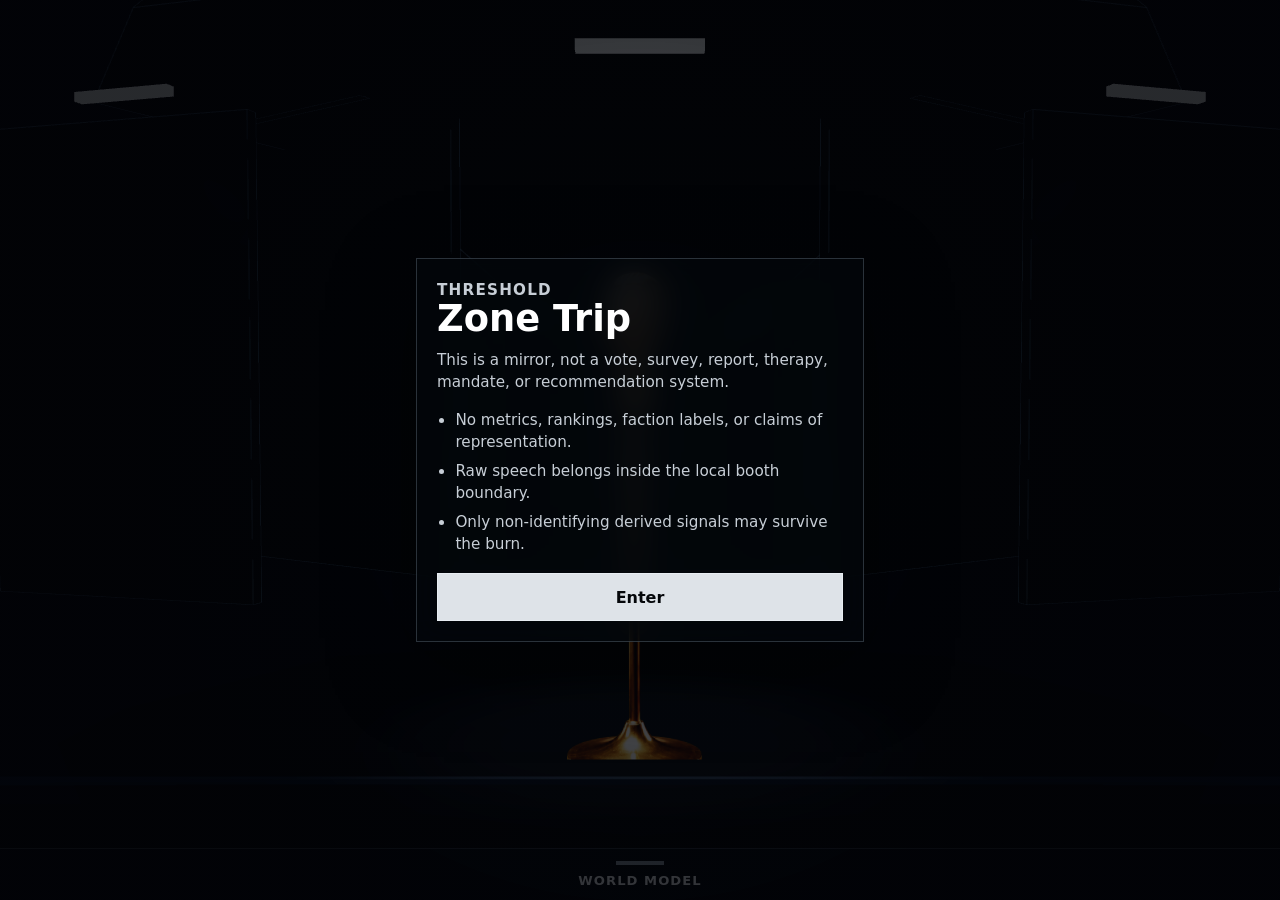
==== commit b175cbc8: "Add world model drawer and durable model loop" ====
--- a/index.html
+++ b/index.html
@@ -30,6 +30,28 @@
         </div>
       </section>
 
+      <section
+        class="world-drawer"
+        id="world-drawer"
+        data-open="false"
+        aria-labelledby="world-drawer-title"
+      >
+        <button
+          class="world-drawer-toggle"
+          id="world-drawer-toggle"
+          type="button"
+          aria-expanded="false"
+          aria-controls="world-drawer-body"
+        >
+          World Model
+        </button>
+        <div class="world-drawer-body" id="world-drawer-body">
+          <h2 id="world-drawer-title">World Model</h2>
+          <p id="world-model-status">Awaiting local STT and LLM update.</p>
+          <pre id="world-model-text">No derived model yet.</pre>
+        </div>
+      </section>
+
       <section class="listener-runtime" aria-live="polite" hidden>
         <h1 id="booth-title">Zone Trip</h1>
         <label>
--- a/styles.css
+++ b/styles.css
@@ -140,6 +140,85 @@
 .threshold-button:disabled {
   cursor: not-allowed;
   opacity: 0.48;
+}
+
+.world-drawer {
+  position: fixed;
+  right: 0;
+  bottom: 0;
+  left: 0;
+  z-index: 4;
+  max-height: min(54vh, 30rem);
+  color: rgba(233, 240, 247, 0.94);
+  background: rgba(4, 7, 12, 0.84);
+  border-top: 1px solid rgba(164, 184, 207, 0.24);
+  box-shadow: 0 -18px 70px rgba(0, 0, 0, 0.44);
+  transform: translateY(calc(100% - 3.25rem));
+  transition: transform 220ms ease;
+  backdrop-filter: blur(18px);
+}
+
+.world-drawer[data-open="true"] {
+  transform: translateY(0);
+}
+
+.world-drawer-toggle {
+  display: block;
+  width: 100%;
+  min-height: 3.25rem;
+  border: 0;
+  border-bottom: 1px solid rgba(164, 184, 207, 0.18);
+  color: rgba(245, 249, 253, 0.96);
+  background: transparent;
+  font: inherit;
+  font-size: 0.82rem;
+  font-weight: 850;
+  letter-spacing: 0.08em;
+  text-transform: uppercase;
+}
+
+.world-drawer-toggle::before {
+  display: block;
+  width: 3rem;
+  height: 0.22rem;
+  margin: 0 auto 0.48rem;
+  background: rgba(190, 207, 226, 0.7);
+  content: "";
+}
+
+.world-drawer-body {
+  max-width: 62rem;
+  max-height: calc(min(54vh, 30rem) - 3.25rem);
+  margin: 0 auto;
+  overflow-y: auto;
+  padding: 1rem max(1rem, env(safe-area-inset-left)) max(1.25rem, env(safe-area-inset-bottom))
+    max(1rem, env(safe-area-inset-right));
+}
+
+.world-drawer h2 {
+  margin: 0;
+  color: #ffffff;
+  font-size: 1rem;
+  line-height: 1.2;
+  letter-spacing: 0;
+}
+
+.world-drawer p {
+  margin: 0.45rem 0 0;
+  color: rgba(196, 211, 228, 0.78);
+  font-size: 0.86rem;
+  line-height: 1.4;
+}
+
+.world-drawer pre {
+  margin: 0.9rem 0 0;
+  white-space: pre-wrap;
+  overflow-wrap: anywhere;
+  color: rgba(234, 240, 247, 0.9);
+  font-family:
+    "SFMono-Regular", Consolas, "Liberation Mono", Menlo, ui-monospace, monospace;
+  font-size: 0.78rem;
+  line-height: 1.52;
 }
 
 .image-listener-figure > picture,
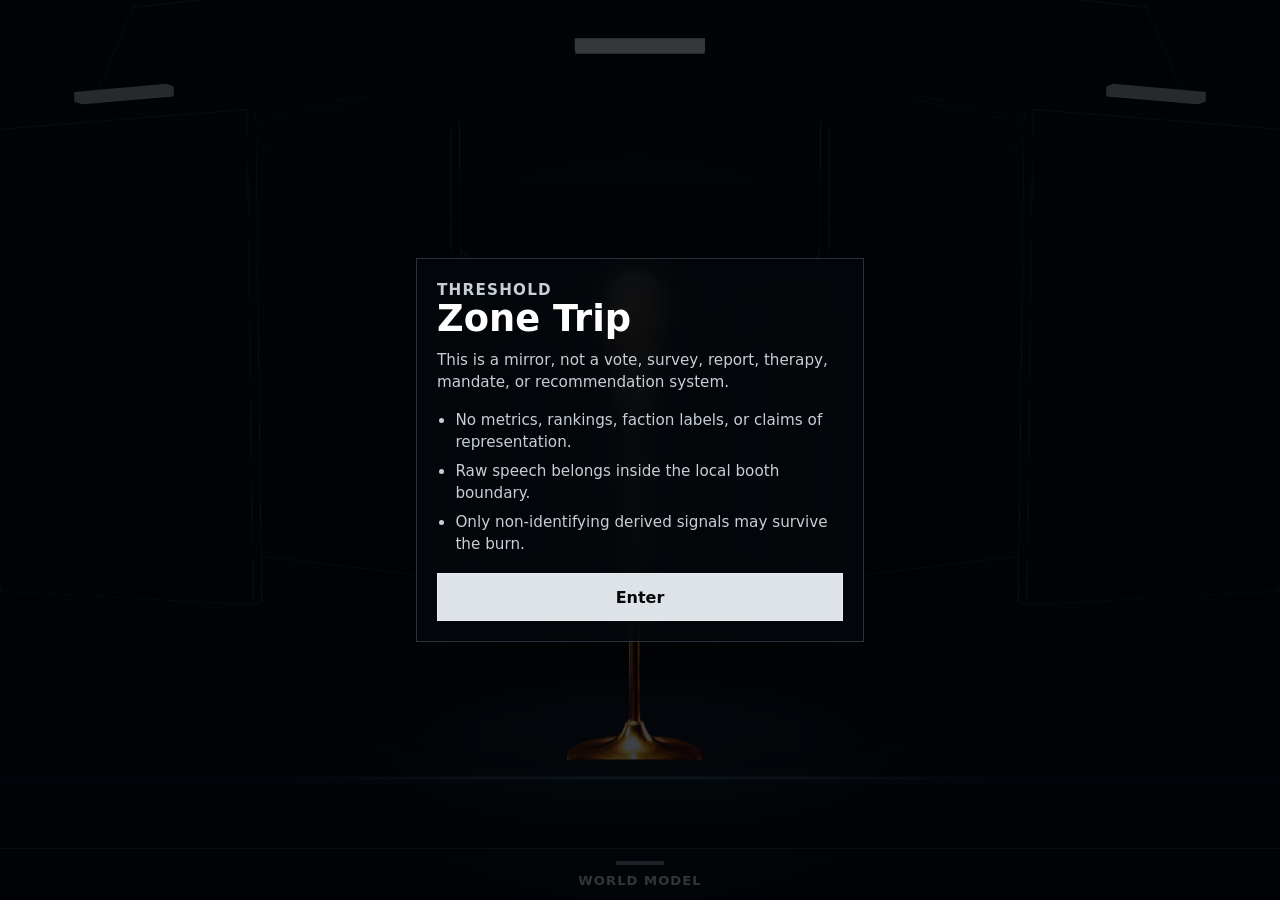
==== commit d01f9ef1: "Add architecture page and Cloud Run processor deploy fixes" ====
--- a/index.html
+++ b/index.html
@@ -49,6 +49,17 @@
           <h2 id="world-drawer-title">World Model</h2>
           <p id="world-model-status">Awaiting local STT and LLM update.</p>
           <pre id="world-model-text">No derived model yet.</pre>
+          <form class="dev-text-input" id="dev-text-input" hidden>
+            <label for="dev-transcript-input">Development text input</label>
+            <textarea
+              id="dev-transcript-input"
+              name="transcript"
+              rows="4"
+              autocomplete="off"
+              spellcheck="true"
+            ></textarea>
+            <button id="dev-transcript-submit" type="submit">Update Model</button>
+          </form>
         </div>
       </section>
 
--- a/styles.css
+++ b/styles.css
@@ -219,6 +219,58 @@
     "SFMono-Regular", Consolas, "Liberation Mono", Menlo, ui-monospace, monospace;
   font-size: 0.78rem;
   line-height: 1.52;
+}
+
+.dev-text-input {
+  display: grid;
+  gap: 0.65rem;
+  margin-top: 1rem;
+  padding-top: 0.9rem;
+  border-top: 1px solid rgba(164, 184, 207, 0.18);
+}
+
+.dev-text-input[hidden] {
+  display: none;
+}
+
+.dev-text-input label {
+  color: rgba(196, 211, 228, 0.78);
+  font-size: 0.78rem;
+  font-weight: 800;
+  letter-spacing: 0.06em;
+  text-transform: uppercase;
+}
+
+.dev-text-input textarea {
+  width: 100%;
+  min-height: 6rem;
+  resize: vertical;
+  border: 1px solid rgba(164, 184, 207, 0.28);
+  border-radius: 0;
+  padding: 0.7rem;
+  color: rgba(245, 249, 253, 0.96);
+  background: rgba(2, 5, 10, 0.72);
+  font: inherit;
+  font-size: 0.88rem;
+  line-height: 1.4;
+}
+
+.dev-text-input button {
+  justify-self: start;
+  min-height: 2.45rem;
+  border: 1px solid rgba(236, 242, 247, 0.58);
+  border-radius: 0;
+  padding: 0 0.95rem;
+  color: #05070a;
+  background: rgba(236, 242, 247, 0.92);
+  font: inherit;
+  font-size: 0.84rem;
+  font-weight: 850;
+}
+
+.dev-text-input button:disabled {
+  cursor: not-allowed;
+  opacity: 0.46;
 }
 
 .image-listener-figure > picture,
@@ -653,12 +705,48 @@
 }
 
 .section-grid,
+.architecture-page-hero,
+.architecture-map,
 .architecture,
 .deployment,
 .reflection,
 .collaborators {
   margin: 1.5rem 0;
   padding: clamp(1.25rem, 3vw, 2rem);
+}
+
+.architecture-page-hero {
+  margin-top: 2rem;
+  color: #fff;
+  background:
+    linear-gradient(135deg, rgba(8, 74, 70, 0.96), rgba(21, 25, 31, 0.94)),
+    var(--accent-dark);
+}
+
+.architecture-page-hero h1 {
+  max-width: 14ch;
+  font-size: clamp(2.6rem, 6vw, 5.5rem);
+}
+
+.architecture-page-hero .eyebrow,
+.architecture-page-hero .lede {
+  color: rgba(236, 247, 244, 0.82);
+}
+
+.architecture-map {
+  border: 1px solid rgba(21, 25, 31, 0.08);
+  border-radius: 8px;
+  background: rgba(255, 255, 255, 0.72);
+}
+
+.architecture-columns {
+  display: grid;
+  grid-template-columns: repeat(3, minmax(0, 1fr));
+  gap: 1rem;
+}
+
+.architecture-columns .info-card {
+  min-height: 100%;
 }
 
 .section-grid {
@@ -1048,6 +1136,10 @@
   .timeline {
     grid-template-columns: repeat(2, minmax(0, 1fr));
   }
+
+  .architecture-columns {
+    grid-template-columns: 1fr;
+  }
 }
 
 @media (max-width: 620px) {
@@ -1074,6 +1166,8 @@
   .hero-copy,
   .podium-figure,
   .core-question,
+  .architecture-page-hero,
+  .architecture-map,
   .architecture,
   .deployment,
   .reflection,
